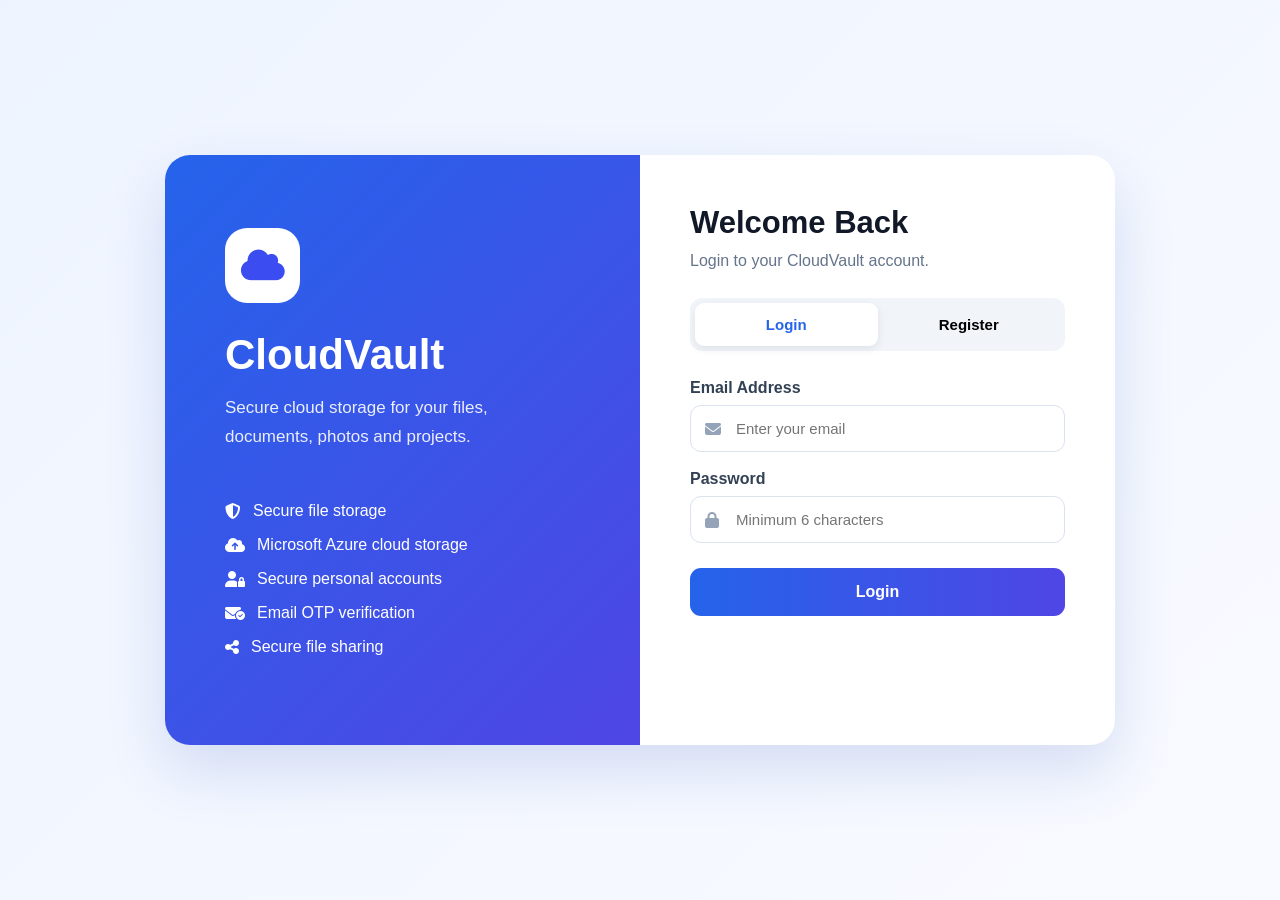
==== index.html @ 789ff8b9 "Add CloudVault frontend for GitHub Pages" ====
<!DOCTYPE html>
<html lang="en">

<head>

    <meta charset="UTF-8">

    <meta
        name="viewport"
        content="width=device-width, initial-scale=1.0"
    >

    <title>CloudVault - Secure Cloud Storage</title>

    <link
        rel="stylesheet"
        href="css/style.css"
    >

    <link
        rel="stylesheet"
        href="https://cdnjs.cloudflare.com/ajax/libs/font-awesome/6.5.2/css/all.min.css"
    >

</head>


<body>


<div class="app">


    <!-- =====================================================
         SIDEBAR
    ====================================================== -->

    <aside class="sidebar">


        <div class="logo">

            <div class="logo-icon">

                <i class="fa-solid fa-cloud"></i>

            </div>

            <h2>CloudVault</h2>

        </div>


        <!-- NEW BUTTON -->

        <div class="new-wrapper">

            <button
                class="new-btn"
                id="newBtn"
            >

                <i class="fa-solid fa-plus"></i>

                New

            </button>


            <div
                class="new-menu"
                id="newMenu"
            >

                <button data-new="folder">

                    <i class="fa-solid fa-folder-plus"></i>

                    New Folder

                </button>


                <div class="menu-divider"></div>


                <button data-new="file">

                    <i class="fa-solid fa-file-arrow-up"></i>

                    File Upload

                </button>


                <button data-new="folderUpload">

                    <i class="fa-solid fa-folder-open"></i>

                    Folder Upload

                </button>

            </div>

        </div>


        <!-- HIDDEN INPUTS -->

        <input
            type="file"
            id="fileInput"
            multiple
            hidden
        >


        <input
            type="file"
            id="folderInput"
            webkitdirectory
            multiple
            hidden
        >


        <!-- NAVIGATION -->

        <nav class="sidebar-menu">


            <button
                class="menu-item active"
                data-page="drive"
            >

                <i class="fa-solid fa-hard-drive"></i>

                <span>My Drive</span>

            </button>


            <button
                class="menu-item"
                data-page="shared"
            >

                <i class="fa-solid fa-user-group"></i>

                <span>Shared with me</span>

            </button>


            <button
                class="menu-item"
                data-page="recent"
            >

                <i class="fa-solid fa-clock"></i>

                <span>Recent</span>

            </button>


            <button
                class="menu-item"
                data-page="starred"
            >

                <i class="fa-solid fa-star"></i>

                <span>Starred</span>

            </button>


            <button
                class="menu-item"
                id="vaultMenu"
            >

                <i class="fa-solid fa-lock"></i>

                <span>Locked Folder</span>

            </button>
           


<button
    class="menu-item"
    data-page="activity"
>
    <i class="fa-solid fa-clock-rotate-left"></i>
    <span>Activity</span>
</button>





            <button
                class="menu-item"
                data-page="trash"
            >

                <i class="fa-solid fa-trash"></i>

                <span>Trash</span>

            </button>


        </nav>


        <!-- STORAGE -->

        <div class="storage-section">


            <div class="storage-title">

                <span>

                    <i class="fa-solid fa-cloud"></i>

                    Storage

                </span>


                <span id="storagePercent">

                    0%

                </span>

            </div>


            <div class="storage-bar">

                <div
                    class="storage-used"
                    id="storageUsed"
                ></div>

            </div>


            <p id="storageText">

                0 MB of 15 GB used

            </p>


            <button
                class="upgrade-btn"
                id="upgradeBtn"
            >

                Upgrade Storage

            </button>


        </div>


    </aside>


    <!-- =====================================================
         MAIN
    ====================================================== -->

    <main class="main">


        <!-- TOP BAR -->

        <header class="topbar">


            <div class="search-box">

                <i class="fa-solid fa-magnifying-glass"></i>


                <input
                    type="text"
                    id="searchInput"
                    placeholder="Search in CloudVault"
                >


                <i class="fa-solid fa-sliders"></i>

            </div>


            <div class="top-actions">


                <button
                    class="icon-btn"
                    id="helpBtn"
                >

                    <i class="fa-regular fa-circle-question"></i>

                </button>


                <button
                    class="icon-btn"
                    id="settingsBtn"
                >

                    <i class="fa-solid fa-gear"></i>

                </button>


                <button
                    class="icon-btn notification"
                    id="notificationBtn"
                >

                    <i class="fa-regular fa-bell"></i>

                    <span class="notification-dot"></span>

                </button>


                <div
                    class="profile"
                    id="profileBtn"
                >

                    <div class="profile-image">

                        U

                    </div>


                    <div class="profile-text">

                        <strong>User</strong>

                        <span>CloudVault User</span>

                    </div>


                    <i class="fa-solid fa-chevron-down"></i>

                </div>


            </div>


        </header>


        <!-- CONTENT -->

        <section class="content">


            <!-- NORMAL DRIVE -->

            <div id="driveArea">


                <div class="content-header">


                    <div>

                        <h1 id="pageTitle">

                            My Drive

                        </h1>


                        <p id="pageDescription">

                            Store, manage and share your files securely.

                        </p>

                    </div>


                    <div class="view-actions">


                        <button
                            class="view-btn active"
                            id="gridViewBtn"
                        >

                            <i class="fa-solid fa-border-all"></i>

                        </button>


                        <button
                            class="view-btn"
                            id="listViewBtn"
                        >

                            <i class="fa-solid fa-list"></i>

                        </button>


                    </div>


                </div>


                <!-- QUICK ACCESS -->

                <section id="quickSection">


                    <div class="section-heading">

                        <h3>Quick Access</h3>

                    </div>


                    <div class="quick-grid">


                        <div class="quick-card">

                            <div class="quick-icon pdf">

                                <i class="fa-solid fa-file-pdf"></i>

                            </div>


                            <div>

                                <strong>
                                    Project Report.pdf
                                </strong>

                                <span>
                                    Cloud Project
                                </span>

                            </div>

                        </div>


                        <div class="quick-card">

                            <div class="quick-icon word">

                                <i class="fa-solid fa-file-word"></i>

                            </div>


                            <div>

                                <strong>
                                    Cloud Notes.docx
                                </strong>

                                <span>
                                    Documents
                                </span>

                            </div>

                        </div>


                        <div class="quick-card">

                            <div class="quick-icon image">

                                <i class="fa-solid fa-image"></i>

                            </div>


                            <div>

                                <strong>
                                    Architecture.png
                                </strong>

                                <span>
                                    Project Design
                                </span>

                            </div>

                        </div>


                    </div>


                </section>


                <!-- FOLDERS -->

                <section id="folderSection">


                    <div class="section-heading">

                        <h3>Folders</h3>

                    </div>


                    <div
                        class="folder-grid"
                        id="folderGrid"
                    ></div>


                </section>


                <!-- FILES -->

                <section>


                    <div class="section-heading">

                        <h3 id="filesHeading">

                            Files

                        </h3>


                        <span
                            class="result-count"
                            id="resultCount"
                        ></span>

                    </div>


                    <div
                        class="empty-state"
                        id="emptyState"
                    >

                        <i class="fa-regular fa-folder-open"></i>

                        <h3>No files found</h3>

                        <p>
                            Upload files using the New button.
                        </p>

                    </div>


                    <div
                        class="files-table"
                        id="filesTable"
                    >


                        <div class="file-row file-header">

                            <span>Name</span>

                            <span>Owner</span>

                            <span>Last Modified</span>

                            <span>Size</span>

                            <span></span>

                        </div>


                        <div id="fileRows"></div>


                    </div>


                </section>


            </div>


            <!-- =====================================================
                 PRIVATE VAULT
            ====================================================== -->

            <div
                class="private-vault"
                id="privateVault"
            >


                <div class="vault-header">


                    <div>

                        <h1>

                            <i class="fa-solid fa-shield-halved"></i>

                            Private Vault

                        </h1>


                        <p>

                            Your protected files and folders.

                        </p>

                    </div>


                    <button
                        class="lock-vault-btn"
                        id="lockVaultBtn"
                    >

                        <i class="fa-solid fa-lock"></i>

                        Lock Vault

                    </button>


                </div>


                <div class="vault-security">


                    <div class="vault-security-icon">

                        <i class="fa-solid fa-shield"></i>

                    </div>


                    <div>

                        <strong>
                            Protected Area
                        </strong>

                        <p>

                            Private files are separated from your normal drive.

                        </p>

                    </div>


                </div>


                <div class="vault-actions">


                    <button id="vaultUploadBtn">

                        <i class="fa-solid fa-file-arrow-up"></i>

                        Upload Private File

                    </button>


                    <button id="vaultFolderBtn">

                        <i class="fa-solid fa-folder-plus"></i>

                        New Private Folder

                    </button>


                </div>


                <input
                    type="file"
                    id="vaultFileInput"
                    multiple
                    hidden
                >


                <div
                    class="vault-files"
                    id="vaultFiles"
                ></div>


            </div>


        </section>


    </main>


</div>


<!-- =========================================================
     FILE MENU
========================================================= -->

<div
    class="context-menu"
    id="fileMenu"
>


    <button data-action="preview">

        <i class="fa-solid fa-eye"></i>

        Preview

    </button>


    <button data-action="share">

        <i class="fa-solid fa-user-plus"></i>

        Share

    </button>


    <button data-action="rename">

        <i class="fa-solid fa-pen"></i>

        Rename

    </button>


    <button data-action="download">

        <i class="fa-solid fa-download"></i>

        Download

    </button>


    <button data-action="star">

        <i class="fa-regular fa-star"></i>

        <span>Add to Starred</span>

    </button>


    <button data-action="vault">

        <i class="fa-solid fa-lock"></i>

        Move to Locked Folder

    </button>


    <div class="menu-divider"></div>


    <button
        data-action="trash"
        class="danger"
    >

        <i class="fa-solid fa-trash"></i>

        Move to Trash

    </button>


</div>



<!-- =========================================================
     TRASH MENU
========================================================= -->

<div
    class="context-menu"
    id="trashMenu"
>


    <button data-trash-action="restore">

        <i class="fa-solid fa-trash-arrow-up"></i>

        Restore

    </button>


    <button
        data-trash-action="delete"
        class="danger"
    >

        <i class="fa-solid fa-trash-can"></i>

        Delete Forever

    </button>


</div>


<!-- =========================================================
     LOCK MODAL
========================================================= -->

<div
    class="overlay"
    id="lockOverlay"
>


    <div class="modal lock-modal">


        <button
            class="modal-close"
            data-close="lockOverlay"
        >

            <i class="fa-solid fa-xmark"></i>

        </button>


        <div class="big-security-icon">

            <i class="fa-solid fa-lock"></i>

        </div>


        <h2>Locked Folder</h2>


        <p>

            Enter your PIN to access private files.

        </p>


        <input
            class="modal-input pin-input"
            type="password"
            id="lockPin"
            maxlength="4"
            inputmode="numeric"
            placeholder="••••"
        >


        <p
            class="error-text"
            id="lockError"
        ></p>


        <button
            class="primary-btn"
            id="unlockBtn"
        >

            <i class="fa-solid fa-unlock"></i>

            Unlock Folder

        </button>


        <small class="demo-note">

            Prototype PIN: 1234

        </small>


    </div>


</div>


<!-- =========================================================
     SHARE MODAL
========================================================= -->

<div
    class="overlay"
    id="shareOverlay"
>


    <div class="modal share-modal">


        <div class="modal-title-row">


            <div>

                <h2>Share File</h2>

                <p id="shareFileName"></p>

            </div>


            <button
                class="modal-close"
                data-close="shareOverlay"
            >

                <i class="fa-solid fa-xmark"></i>

            </button>


        </div>


        <label class="field-label">

            Share with people

        </label>


        <div class="share-input-row">


            <input
                type="email"
                id="shareEmail"
                placeholder="Enter email address"
            >


            <select id="sharePermission">

                <option value="Viewer">
                    Viewer
                </option>

                <option value="Editor">
                    Editor
                </option>

            </select>


            <button id="addPersonBtn">

                Share

            </button>


        </div>


        <p
            class="share-message"
            id="shareMessage"
        ></p>


        <h3 class="modal-subtitle">

            People with access

        </h3>


        <div id="peopleList"></div>


        <div class="general-access">


            <h3>General Access</h3>


            <div class="access-row">


                <div
                    class="access-icon"
                    id="accessIcon"
                >

                    <i class="fa-solid fa-lock"></i>

                </div>


                <div class="access-content">


                    <select id="linkAccess">

                        <option value="restricted">
                            Restricted
                        </option>

                        <option value="anyone">
                            Anyone with the link
                        </option>

                    </select>


                    <p id="accessDescription">

                        Only people added can access this file.

                    </p>


                </div>


            </div>


            <div class="expiry-row">

                <label>
                    Link Expiry
                </label>


                <select id="expirySelect">

                    <option>Never</option>

                    <option>1 Day</option>

                    <option>7 Days</option>

                    <option>30 Days</option>

                </select>

            </div>


        </div>


        <div class="copy-row">


            <input
                type="text"
                id="shareLink"
                readonly
            >


            <button id="copyLinkBtn">

                <i class="fa-solid fa-link"></i>

                Copy Link

            </button>


        </div>


        <div class="modal-footer">

            <button
                class="primary-small"
                data-close="shareOverlay"
            >

                Done

            </button>

        </div>


    </div>


</div>


<!-- =========================================================
     PREVIEW MODAL
========================================================= -->

<div
    class="overlay"
    id="previewOverlay"
>


    <div class="modal preview-modal">


        <div class="modal-title-row">


            <div>

                <h2 id="previewName">

                    File Preview

                </h2>


                <p id="previewInfo"></p>

            </div>


            <button
                class="modal-close"
                data-close="previewOverlay"
            >

                <i class="fa-solid fa-xmark"></i>

            </button>


        </div>


        <div
            class="preview-area"
            id="previewArea"
        ></div>


    </div>


</div>


<!-- =========================================================
     INFO MODAL
========================================================= -->

<div
    class="overlay"
    id="infoOverlay"
>


    <div class="modal small-modal">


        <button
            class="modal-close"
            data-close="infoOverlay"
        >

            <i class="fa-solid fa-xmark"></i>

        </button>


        <div class="big-security-icon">

            <i
                id="infoIcon"
                class="fa-solid fa-cloud"
            ></i>

        </div>


        <h2 id="infoTitle">

            CloudVault

        </h2>


        <p id="infoText"></p>


        <button
            class="primary-btn"
            data-close="infoOverlay"
        >

            Done

        </button>


    </div>


</div>


<!-- TOAST -->

<div
    class="toast"
    id="toast"
>

    <i class="fa-solid fa-circle-check"></i>

    <span id="toastText"></span>

</div>


<!-- IMPORTANT: APP.JS MUST APPEAR ONLY ONCE -->

<script src="js/app.js"></script>


</body>

</html>
---- css/style.css ----
* {
    margin: 0;
    padding: 0;
    box-sizing: border-box;
}

:root {
    --blue: #2563eb;
    --indigo: #4f46e5;
    --text: #1e293b;
    --muted: #64748b;
    --border: #e2e8f0;
    --background: #f7f9fc;
}

body {
    font-family: Inter, Arial, Helvetica, sans-serif;
    background: var(--background);
    color: var(--text);
}

button,
input,
select {
    font-family: inherit;
}

button {
    cursor: pointer;
}

.app {
    min-height: 100vh;
    display: flex;
}


/* SIDEBAR */

.sidebar {
    width: 255px;
    background: #fff;
    border-right: 1px solid #e7ebf0;
    padding: 25px 18px;
    position: fixed;
    inset: 0 auto 0 0;
    display: flex;
    flex-direction: column;
    z-index: 100;
}

.logo {
    display: flex;
    align-items: center;
    gap: 11px;
    padding: 0 10px;
    margin-bottom: 30px;
}

.logo-icon {
    width: 42px;
    height: 42px;
    display: grid;
    place-items: center;
    border-radius: 12px;
    background: linear-gradient(135deg, var(--blue), var(--indigo));
    color: white;
    font-size: 20px;
}

.logo h2 {
    font-size: 20px;
}

.new-wrapper {
    position: relative;
}

.new-btn {
    width: 100%;
    height: 52px;
    border: 0;
    border-radius: 14px;
    background: linear-gradient(135deg, var(--blue), var(--indigo));
    color: white;
    font-size: 15px;
    font-weight: 600;
    display: flex;
    align-items: center;
    justify-content: center;
    gap: 10px;
    box-shadow: 0 8px 20px rgba(37, 99, 235, .22);
    margin-bottom: 25px;
}

.new-btn:hover {
    transform: translateY(-1px);
}

.new-menu {
    display: none;
    position: absolute;
    left: 0;
    top: 58px;
    width: 220px;
    background: white;
    border: 1px solid var(--border);
    border-radius: 14px;
    padding: 8px;
    box-shadow: 0 18px 45px rgba(15, 23, 42, .17);
    z-index: 3000;
}

.new-menu.show {
    display: block;
}

.new-menu button,
.context-menu button {
    width: 100%;
    border: 0;
    background: transparent;
    padding: 11px 12px;
    border-radius: 8px;
    text-align: left;
    display: flex;
    align-items: center;
    gap: 12px;
    color: #334155;
}

.new-menu button:hover,
.context-menu button:hover {
    background: #f1f5f9;
}

.menu-divider {
    height: 1px;
    background: var(--border);
    margin: 6px 4px;
}

.sidebar-menu {
    display: flex;
    flex-direction: column;
    gap: 5px;
}

.menu-item {
    border: 0;
    width: 100%;
    background: transparent;
    display: flex;
    align-items: center;
    gap: 13px;
    padding: 13px 15px;
    border-radius: 10px;
    color: var(--muted);
    font-size: 14px;
    text-align: left;
}

.menu-item i {
    width: 20px;
}

.menu-item:hover {
    background: #f1f5f9;
    color: var(--blue);
}

.menu-item.active {
    background: #eff6ff;
    color: var(--blue);
    font-weight: 600;
}

.storage-section {
    margin-top: auto;
    padding: 16px;
    background: #f8fafc;
    border-radius: 14px;
}

.storage-title {
    display: flex;
    justify-content: space-between;
    font-size: 13px;
    font-weight: 600;
    margin-bottom: 12px;
}

.storage-title span:first-child {
    display: flex;
    gap: 7px;
}

.storage-bar {
    height: 7px;
    border-radius: 20px;
    background: #e2e8f0;
    overflow: hidden;
}

.storage-used {
    width: 32%;
    height: 100%;
    background: linear-gradient(90deg, var(--blue), #6366f1);
    transition: width .3s;
}

.storage-section p {
    margin-top: 9px;
    color: var(--muted);
    font-size: 11px;
}

.upgrade-btn {
    width: 100%;
    margin-top: 14px;
    padding: 9px;
    border: 1px solid var(--blue);
    border-radius: 8px;
    background: transparent;
    color: var(--blue);
    font-size: 12px;
    font-weight: 600;
}


/* MAIN */

.main {
    width: calc(100% - 255px);
    margin-left: 255px;
}

.topbar {
    height: 85px;
    background: rgba(255,255,255,.93);
    border-bottom: 1px solid #e8edf3;
    display: flex;
    align-items: center;
    justify-content: space-between;
    padding: 0 35px;
    position: sticky;
    top: 0;
    z-index: 80;
    backdrop-filter: blur(15px);
}

.search-box {
    width: min(600px, 50vw);
    height: 48px;
    background: #f1f5f9;
    border-radius: 14px;
    display: flex;
    align-items: center;
    padding: 0 18px;
    gap: 12px;
    color: var(--muted);
}

.search-box input {
    border: 0;
    outline: 0;
    background: transparent;
    flex: 1;
    font-size: 14px;
}

.top-actions {
    display: flex;
    align-items: center;
    gap: 6px;
}

.icon-btn,
.view-btn,
.more-btn {
    border: 0;
    background: transparent;
    color: var(--muted);
}

.icon-btn {
    width: 40px;
    height: 40px;
    border-radius: 50%;
    font-size: 17px;
}

.icon-btn:hover {
    background: #f1f5f9;
}

.notification {
    position: relative;
}

.notification-dot {
    position: absolute;
    width: 6px;
    height: 6px;
    background: #ef4444;
    border-radius: 50%;
    right: 9px;
    top: 8px;
}

.profile {
    display: flex;
    align-items: center;
    gap: 10px;
    margin-left: 10px;
    padding-left: 15px;
    border-left: 1px solid var(--border);
    cursor: pointer;
}

.profile-image {
    width: 40px;
    height: 40px;
    border-radius: 50%;
    background: linear-gradient(135deg, var(--blue), #7c3aed);
    color: white;
    display: grid;
    place-items: center;
    font-weight: bold;
}

.profile-text {
    display: flex;
    flex-direction: column;
}

.profile-text strong {
    font-size: 13px;
}

.profile-text span {
    font-size: 10px;
    color: #94a3b8;
}


/* CONTENT */

.content {
    padding: 35px;
}

.content-header,
.vault-header {
    display: flex;
    justify-content: space-between;
    align-items: center;
    margin-bottom: 35px;
}

.content-header h1,
.vault-header h1 {
    font-size: 28px;
    color: #0f172a;
    margin-bottom: 6px;
}

.content-header p,
.vault-header p {
    font-size: 13px;
    color: var(--muted);
}

.view-actions {
    display: flex;
    background: white;
    border: 1px solid var(--border);
    padding: 4px;
    border-radius: 9px;
}

.view-btn {
    width: 36px;
    height: 32px;
    border-radius: 6px;
}

.view-btn.active {
    background: #eff6ff;
    color: var(--blue);
}

section {
    margin-bottom: 38px;
}

.section-heading {
    display: flex;
    justify-content: space-between;
    align-items: center;
    margin-bottom: 18px;
}

.section-heading h3 {
    font-size: 16px;
    color: #334155;
}

.result-count {
    font-size: 11px;
    color: #94a3b8;
}


/* QUICK ACCESS */

.quick-grid {
    display: grid;
    grid-template-columns: repeat(3, minmax(200px, 1fr));
    gap: 16px;
}

.quick-card {
    background: white;
    border: 1px solid #edf0f5;
    border-radius: 14px;
    padding: 16px;
    display: flex;
    align-items: center;
    gap: 13px;
    box-shadow: 0 2px 10px rgba(15,23,42,.03);
    transition: .2s;
}

.quick-card:hover,
.folder-card:hover,
.vault-file-card:hover {
    transform: translateY(-3px);
    box-shadow: 0 12px 30px rgba(15,23,42,.08);
}

.quick-icon {
    width: 44px;
    height: 44px;
    border-radius: 10px;
    display: grid;
    place-items: center;
    font-size: 21px;
}

.quick-card strong {
    display: block;
    font-size: 13px;
    margin-bottom: 5px;
}

.quick-card span {
    font-size: 10px;
    color: #94a3b8;
}


/* FILE COLORS */

.pdf {
    background: #fee2e2;
    color: #dc2626;
}

.word {
    background: #dbeafe;
    color: #2563eb;
}

.image {
    background: #ede9fe;
    color: #7c3aed;
}

.excel {
    background: #dcfce7;
    color: #16a34a;
}

.video {
    background: #fce7f3;
    color: #db2777;
}

.generic {
    background: #f1f5f9;
    color: #475569;
}


/* FOLDERS */

.folder-grid {
    display: grid;
    grid-template-columns: repeat(4, minmax(150px, 1fr));
    gap: 16px;
}

.folder-card {
    background: white;
    border: 1px solid #edf0f5;
    border-radius: 14px;
    padding: 18px;
    transition: .2s;
}

.folder-top {
    display: flex;
    justify-content: space-between;
    margin-bottom: 20px;
}

.folder-icon {
    font-size: 35px;
    color: #f59e0b;
}

.folder-card h4 {
    font-size: 14px;
    margin-bottom: 7px;
}

.folder-card p {
    font-size: 10px;
    color: #94a3b8;
}


/* FILE TABLE */

.files-table {
    background: white;
    border: 1px solid #edf0f5;
    border-radius: 14px;
    overflow: visible;
    box-shadow: 0 2px 10px rgba(15,23,42,.03);
}

.file-row {
    display: grid;
    grid-template-columns:
        minmax(220px,2fr)
        .8fr
        1.2fr
        .7fr
        40px;
    align-items: center;
    padding: 13px 20px;
    border-bottom: 1px solid #f1f5f9;
    font-size: 12px;
    color: var(--muted);
}

.file-row:last-child {
    border-bottom: 0;
}

.file-row:not(.file-header):hover {
    background: #f8fafc;
}

.file-header {
    font-size: 10px;
    color: #94a3b8;
    font-weight: 600;
    background: #fafbfc;
}

.file-name {
    display: flex;
    align-items: center;
    gap: 12px;
    color: #334155;
    font-weight: 500;
    min-width: 0;
}

.actual-file-name {
    white-space: nowrap;
    overflow: hidden;
    text-overflow: ellipsis;
}

.file-icon {
    min-width: 34px;
    width: 34px;
    height: 34px;
    border-radius: 8px;
    display: grid;
    place-items: center;
}

.more-btn {
    width: 30px;
    height: 30px;
    border-radius: 6px;
}

.more-btn:hover {
    background: #e2e8f0;
}

.star-indicator {
    color: #f59e0b;
    margin-left: 5px;
}

.shared-indicator {
    color: #64748b;
    margin-left: 6px;
}


/* GRID FILE VIEW */

.files-table.grid-mode {
    background: transparent;
    border: 0;
    box-shadow: none;
}

.files-table.grid-mode .file-header {
    display: none;
}

.files-table.grid-mode #fileRows {
    display: grid;
    grid-template-columns: repeat(4, minmax(180px,1fr));
    gap: 16px;
}

.files-table.grid-mode .file-row {
    background: white;
    border: 1px solid #edf0f5;
    border-radius: 14px;
    padding: 18px;
    display: grid;
    grid-template-columns: 1fr 30px;
    min-height: 115px;
}

.files-table.grid-mode .file-row > span {
    display: none;
}

.files-table.grid-mode .file-name {
    align-self: start;
    flex-direction: column;
    align-items: flex-start;
}

.files-table.grid-mode .file-icon {
    width: 45px;
    height: 45px;
    font-size: 19px;
}

.files-table.grid-mode .more-btn {
    grid-column: 2;
    grid-row: 1;
}


/* CONTEXT MENU */

.context-menu {
    display: none;
    position: fixed;
    width: 225px;
    background: white;
    border: 1px solid var(--border);
    border-radius: 12px;
    padding: 7px;
    box-shadow: 0 20px 45px rgba(15,23,42,.20);
    z-index: 9000;
}

.context-menu.show {
    display: block;
}

.context-menu .danger {
    color: #dc2626;
}


/* EMPTY */

.empty-state {
    display: none;
    min-height: 260px;
    border: 2px dashed #dbe2ea;
    border-radius: 16px;
    align-items: center;
    justify-content: center;
    flex-direction: column;
    color: #94a3b8;
    background: white;
}

.empty-state.show {
    display: flex;
}

.empty-state i {
    font-size: 42px;
    margin-bottom: 15px;
}

.empty-state h3 {
    color: #475569;
    margin-bottom: 7px;
}


/* VAULT */

.private-vault {
    display: none;
}

.private-vault.active {
    display: block;
}

.vault-header h1 {
    display: flex;
    align-items: center;
    gap: 12px;
}

.vault-header h1 i {
    color: var(--indigo);
}

.lock-vault-btn {
    padding: 11px 18px;
    border: 1px solid #dc2626;
    border-radius: 10px;
    background: white;
    color: #dc2626;
    font-weight: 600;
}

.vault-security {
    display: flex;
    gap: 16px;
    align-items: center;
    padding: 20px;
    margin-bottom: 25px;
    border-radius: 15px;
    background: linear-gradient(135deg,#eef2ff,#f5f3ff);
    border: 1px solid #ddd6fe;
}

.vault-security-icon {
    width: 50px;
    height: 50px;
    border-radius: 13px;
    display: grid;
    place-items: center;
    background: var(--indigo);
    color: white;
    font-size: 21px;
}

.vault-security strong {
    font-size: 14px;
}

.vault-security p {
    font-size: 12px;
    margin-top: 5px;
    color: var(--muted);
}

.vault-actions {
    display: flex;
    gap: 12px;
    margin-bottom: 25px;
}

.vault-actions button {
    border: 0;
    border-radius: 10px;
    padding: 12px 18px;
    background: var(--blue);
    color: white;
    font-weight: 600;
}

.vault-actions button:nth-child(2) {
    background: var(--indigo);
}

.vault-files {
    display: grid;
    grid-template-columns: repeat(auto-fill,minmax(210px,1fr));
    gap: 16px;
}

.vault-file-card {
    background: white;
    border: 1px solid var(--border);
    border-radius: 14px;
    padding: 18px;
    position: relative;
    transition: .2s;
}

.vault-file-icon {
    width: 50px;
    height: 50px;
    border-radius: 12px;
    background: #eef2ff;
    color: var(--indigo);
    display: grid;
    place-items: center;
    font-size: 21px;
    margin-bottom: 18px;
}

.vault-file-card h4 {
    font-size: 13px;
    margin-bottom: 7px;
    white-space: nowrap;
    overflow: hidden;
    text-overflow: ellipsis;
}

.vault-file-card p {
    color: #94a3b8;
    font-size: 11px;
}

.vault-lock-mark {
    position: absolute;
    right: 15px;
    top: 15px;
    color: var(--indigo);
}

.vault-empty {
    grid-column: 1/-1;
    min-height: 280px;
    border: 2px dashed #cbd5e1;
    border-radius: 18px;
    display: grid;
    place-items: center;
    text-align: center;
    color: #94a3b8;
}

.vault-empty i {
    font-size: 42px;
    margin-bottom: 12px;
}


/* MODALS */

.overlay {
    position: fixed;
    inset: 0;
    background: rgba(15,23,42,.55);
    backdrop-filter: blur(5px);
    display: none;
    align-items: center;
    justify-content: center;
    z-index: 10000;
}

.overlay.show {
    display: flex;
}

.modal {
    width: 500px;
    max-width: calc(100% - 30px);
    max-height: 90vh;
    overflow-y: auto;
    background: white;
    border-radius: 20px;
    padding: 28px;
    box-shadow: 0 30px 80px rgba(15,23,42,.25);
    position: relative;
}

.lock-modal,
.small-modal {
    width: 390px;
    text-align: center;
}

.share-modal {
    width: 590px;
}

.preview-modal {
    width: 760px;
}

.modal-close {
    width: 36px;
    height: 36px;
    border: 0;
    border-radius: 50%;
    background: #f1f5f9;
    color: var(--muted);
}

.lock-modal > .modal-close,
.small-modal > .modal-close {
    position: absolute;
    right: 18px;
    top: 18px;
}

.modal-title-row {
    display: flex;
    justify-content: space-between;
    align-items: flex-start;
    margin-bottom: 25px;
}

.modal h2 {
    color: #0f172a;
    font-size: 22px;
}

.modal p {
    color: var(--muted);
    font-size: 12px;
    margin-top: 6px;
}

.big-security-icon {
    width: 75px;
    height: 75px;
    margin: 5px auto 20px;
    border-radius: 22px;
    display: grid;
    place-items: center;
    font-size: 30px;
    color: white;
    background: linear-gradient(135deg,var(--blue),#7c3aed);
}

.modal-input {
    width: 100%;
    height: 50px;
    border: 1px solid #cbd5e1;
    border-radius: 11px;
    padding: 0 15px;
    outline: 0;
    margin-top: 20px;
}

.pin-input {
    text-align: center;
    font-size: 21px;
    letter-spacing: 9px;
}

.primary-btn {
    width: 100%;
    height: 48px;
    border: 0;
    border-radius: 11px;
    background: linear-gradient(135deg,var(--blue),var(--indigo));
    color: white;
    font-weight: 600;
    margin-top: 12px;
}

.demo-note {
    display: block;
    color: #94a3b8;
    margin-top: 12px;
}

.error-text {
    min-height: 17px;
    color: #dc2626 !important;
}


/* SHARE */

.field-label,
.modal-subtitle {
    display: block;
    font-size: 13px;
    color: #334155;
    margin-bottom: 9px;
}

.share-input-row {
    display: grid;
    grid-template-columns: 1fr 110px 80px;
    gap: 8px;
}

.share-input-row input,
.share-input-row select,
.general-access select,
.copy-row input {
    height: 44px;
    border: 1px solid #cbd5e1;
    border-radius: 9px;
    padding: 0 12px;
    background: white;
    outline: 0;
}

.share-input-row button {
    border: 0;
    border-radius: 9px;
    background: var(--blue);
    color: white;
    font-weight: 600;
}

.share-message {
    min-height: 22px;
}

.modal-subtitle {
    font-weight: 600;
    margin-top: 10px;
}

.person-row {
    display: flex;
    align-items: center;
    padding: 10px 0;
    border-bottom: 1px solid #f1f5f9;
}

.person-avatar {
    width: 38px;
    height: 38px;
    border-radius: 50%;
    display: grid;
    place-items: center;
    background: linear-gradient(135deg,var(--blue),#7c3aed);
    color: white;
    font-weight: bold;
    margin-right: 11px;
}

.person-info {
    flex: 1;
    display: flex;
    flex-direction: column;
}

.person-info strong {
    font-size: 12px;
}

.person-info span {
    font-size: 10px;
    color: #94a3b8;
    margin-top: 3px;
}

.person-row select {
    border: 0;
    color: var(--muted);
}

.general-access {
    margin-top: 22px;
    padding: 18px;
    background: #f8fafc;
    border: 1px solid var(--border);
    border-radius: 13px;
}

.general-access h3 {
    font-size: 14px;
    margin-bottom: 13px;
}

.access-row {
    display: flex;
    gap: 13px;
    align-items: center;
}

.access-icon {
    width: 42px;
    height: 42px;
    border-radius: 50%;
    display: grid;
    place-items: center;
    background: #e2e8f0;
}

.access-content {
    flex: 1;
}

.access-content select {
    width: 200px;
}

.expiry-row {
    display: flex;
    justify-content: space-between;
    align-items: center;
    margin-top: 17px;
    font-size: 12px;
}

.expiry-row select {
    width: 130px;
}

.copy-row {
    display: flex;
    gap: 9px;
    margin-top: 20px;
}

.copy-row input {
    flex: 1;
    background: #f8fafc;
}

.copy-row button {
    height: 44px;
    padding: 0 16px;
    border: 1px solid var(--blue);
    border-radius: 9px;
    background: white;
    color: var(--blue);
    font-weight: 600;
}

.modal-footer {
    display: flex;
    justify-content: flex-end;
    margin-top: 20px;
}

.primary-small {
    padding: 10px 25px;
    border: 0;
    border-radius: 9px;
    background: var(--blue);
    color: white;
    font-weight: 600;
}


/* PREVIEW */

.preview-area {
    min-height: 390px;
    background: #f8fafc;
    border: 1px solid var(--border);
    border-radius: 14px;
    display: grid;
    place-items: center;
    overflow: hidden;
}

.preview-area img {
    max-width: 100%;
    max-height: 500px;
}

.preview-area iframe {
    width: 100%;
    height: 500px;
    border: 0;
}

.preview-placeholder {
    text-align: center;
    color: #94a3b8;
}

.preview-placeholder i {
    font-size: 70px;
    margin-bottom: 20px;
}

.preview-placeholder h3 {
    color: #475569;
}


/* TOAST */

.toast {
    position: fixed;
    right: 30px;
    bottom: 30px;
    background: #0f172a;
    color: white;
    padding: 13px 18px;
    border-radius: 11px;
    display: flex;
    align-items: center;
    gap: 9px;
    box-shadow: 0 15px 40px rgba(15,23,42,.25);
    transform: translateY(100px);
    opacity: 0;
    transition: .3s;
    z-index: 20000;
    font-size: 13px;
}

.toast.show {
    transform: translateY(0);
    opacity: 1;
}


/* RESPONSIVE */

@media(max-width:1050px) {
    .folder-grid,
    .files-table.grid-mode #fileRows {
        grid-template-columns: repeat(2,1fr);
    }

    .quick-grid {
        grid-template-columns: 1fr;
    }
}

@media(max-width:800px) {
    .sidebar {
        width: 75px;
        padding: 20px 10px;
    }

    .sidebar h2,
    .menu-item span,
    .storage-section,
    .new-btn:not(i) {
        font-size: 0;
    }

    .logo {
        padding: 0;
        justify-content: center;
    }

    .new-btn {
        font-size: 0;
    }

    .new-btn i {
        font-size: 17px;
    }

    .menu-item {
        justify-content: center;
    }

    .menu-item i {
        width: auto;
    }

    .main {
        margin-left: 75px;
        width: calc(100% - 75px);
    }

    .profile-text,
    .profile > i {
        display: none;
    }

    .content {
        padding: 22px 15px;
    }

    .topbar {
        padding: 0 15px;
    }

    .search-box {
        width: 55%;
    }

    .file-row {
        grid-template-columns: 1fr 80px 35px;
    }

    .file-row > span:nth-child(2),
    .file-row > span:nth-child(3) {
        display: none;
    }
}

@media(max-width:550px) {
    .folder-grid,
    .files-table.grid-mode #fileRows {
        grid-template-columns: 1fr;
    }

    .share-input-row {
        grid-template-columns: 1fr;
    }

    .share-input-row button {
        height: 44px;
    }

    .copy-row {
        flex-direction: column;
    }

    .copy-row input {
        min-height: 44px;
    }

    .top-actions .icon-btn {
        display: none;
    }
}
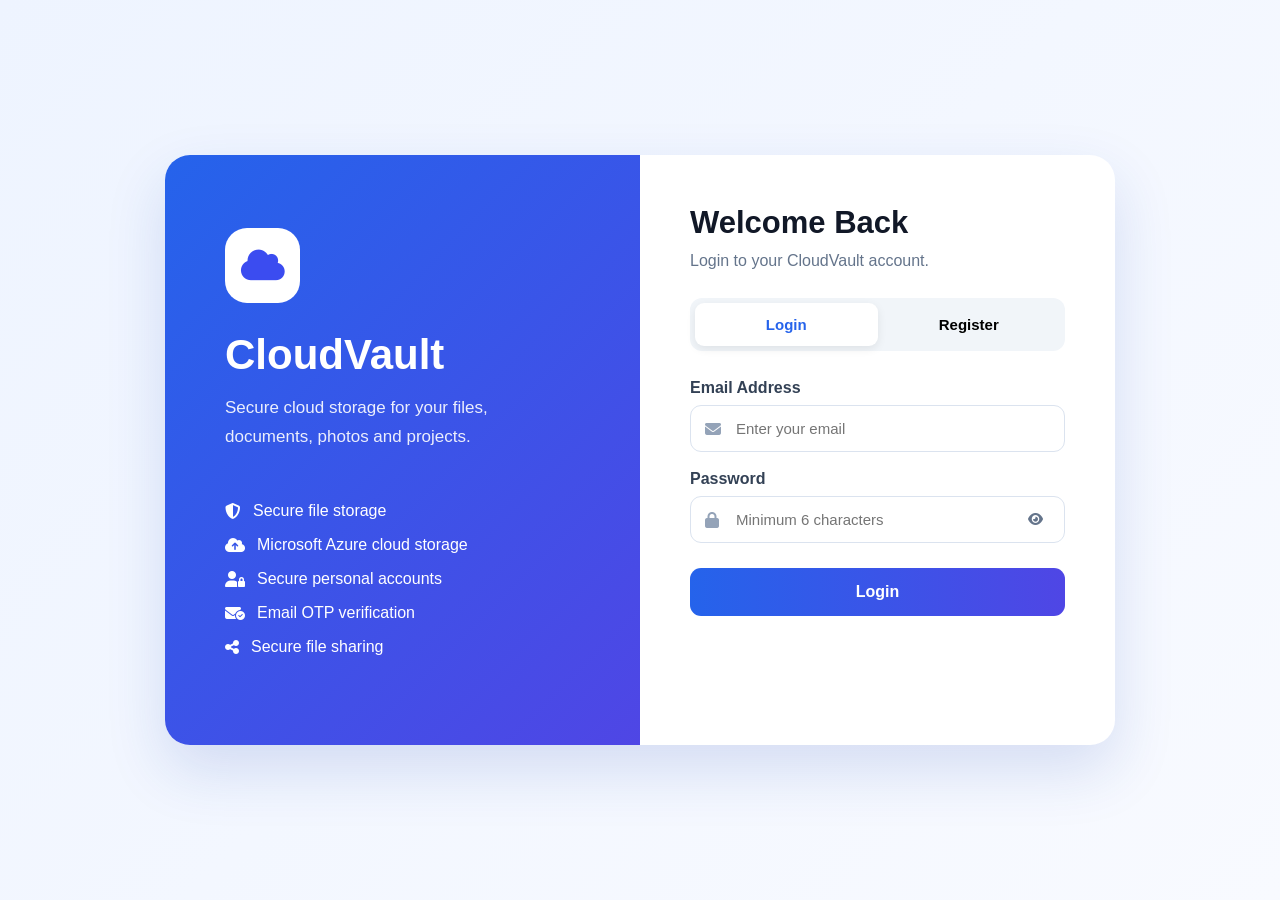
==== commit f5a8b81d: "Update authentication and add logout" ====
--- a/index.html
+++ b/index.html
@@ -364,6 +364,17 @@
                     <i class="fa-solid fa-chevron-down"></i>
 
                 </div>
+
+
+                <button
+                    class="icon-btn"
+                    id="logoutBtn"
+                    type="button"
+                    title="Logout"
+                    aria-label="Logout"
+                >
+                    <i class="fa-solid fa-right-from-bracket"></i>
+                </button>
 
 
             </div>
@@ -1278,6 +1289,24 @@
 </div>
 
 
+<!-- =========================================================
+     LOGOUT
+========================================================= -->
+
+<script>
+    const logoutBtn = document.getElementById("logoutBtn");
+
+    if (logoutBtn) {
+        logoutBtn.addEventListener("click", function () {
+            localStorage.removeItem("cloudvault_token");
+            localStorage.removeItem("cloudvault_user");
+
+            window.location.href = "login.html";
+        });
+    }
+</script>
+
+
 <!-- IMPORTANT: APP.JS MUST APPEAR ONLY ONCE -->
 
 <script src="js/app.js"></script>
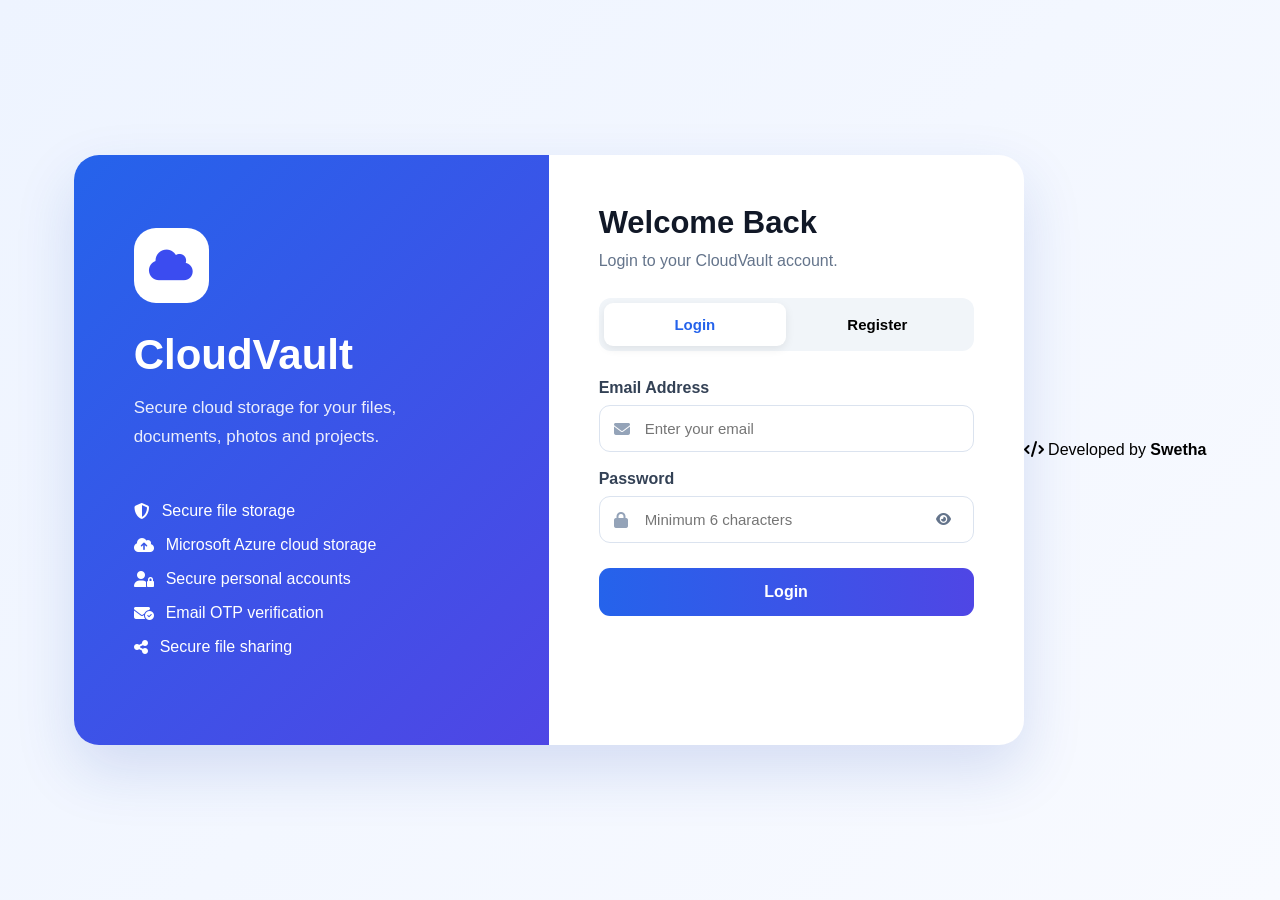
==== commit dbbe56df: "Add Developed by Swetha credit" ====
--- a/index.html
+++ b/index.html
@@ -1310,8 +1310,16 @@
 <!-- IMPORTANT: APP.JS MUST APPEAR ONLY ONCE -->
 
 <script src="js/app.js"></script>
+<script src="js/app.js"></script>
+
+
+<footer class="developer-footer">
+    <i class="fa-solid fa-code"></i>
+    Developed by <strong>Swetha</strong>
+</footer>
 
 
 </body>
-
-</html>+</html>
+
+
